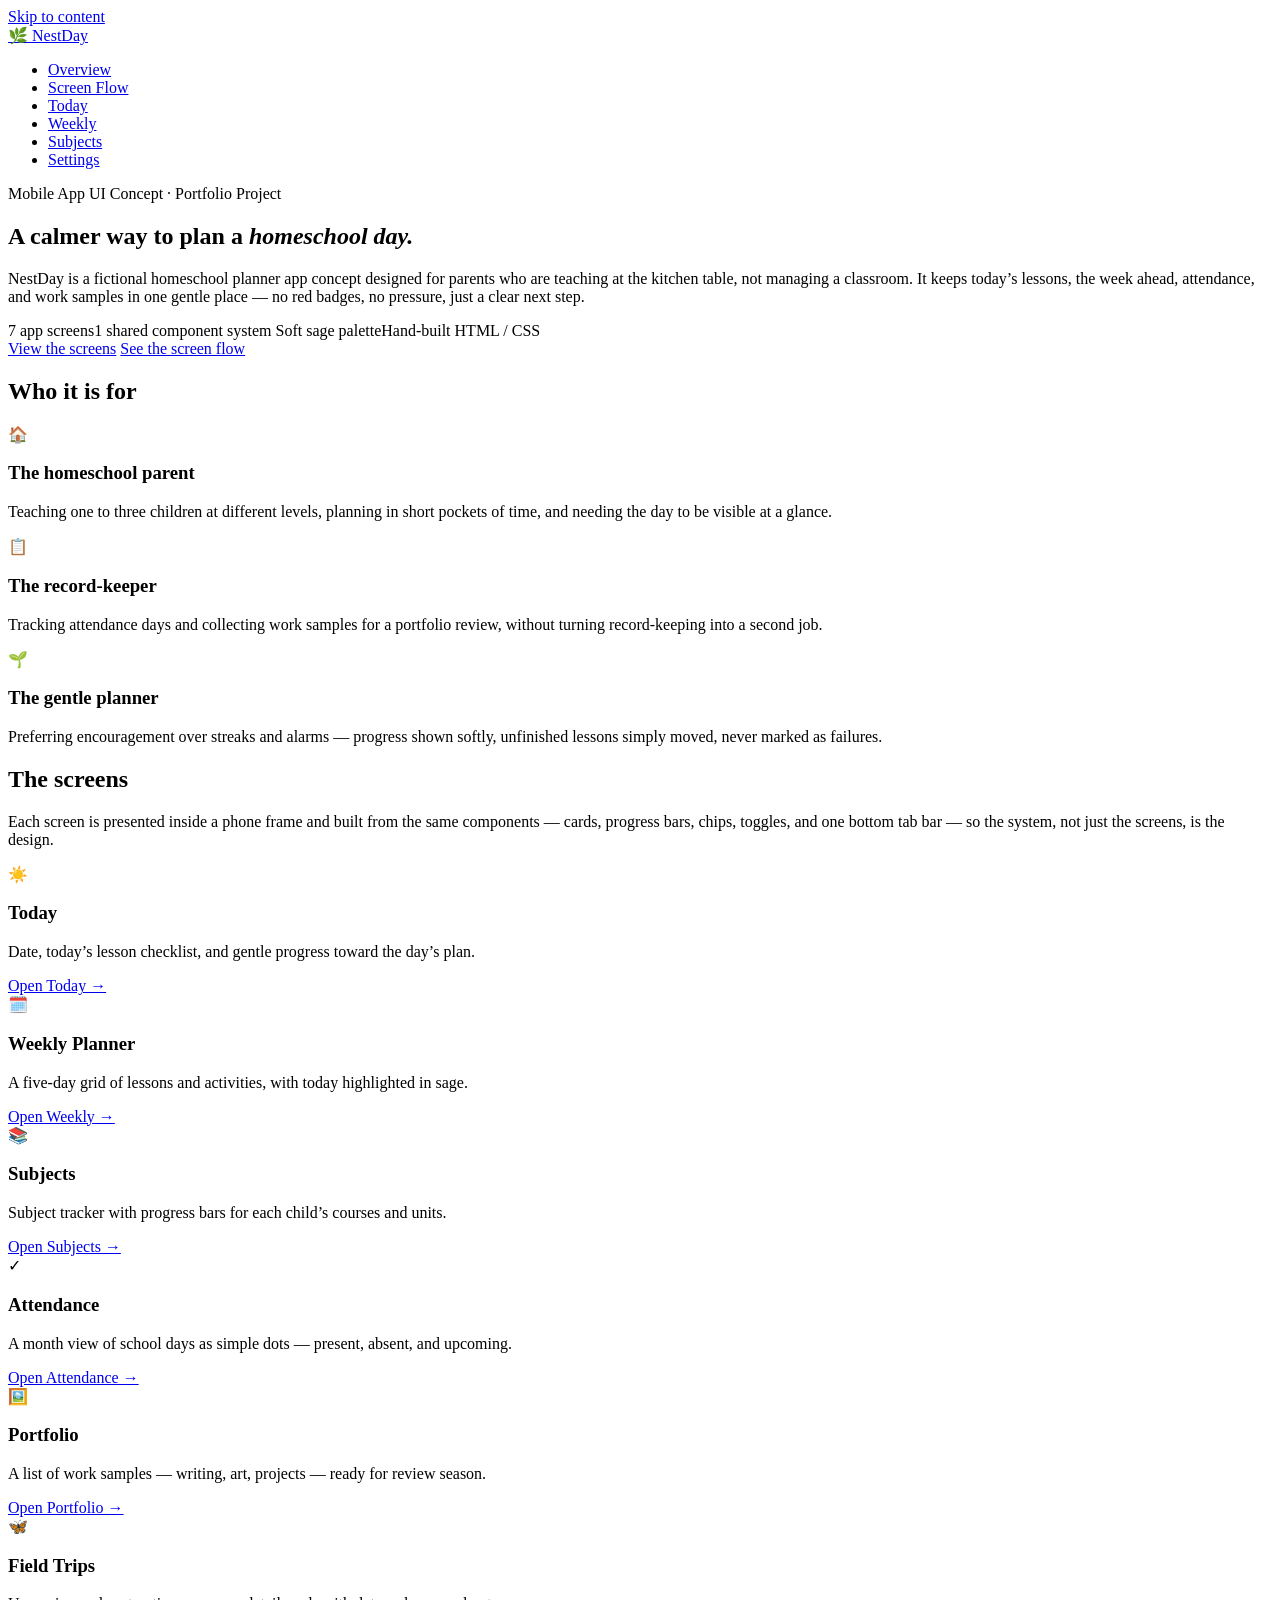
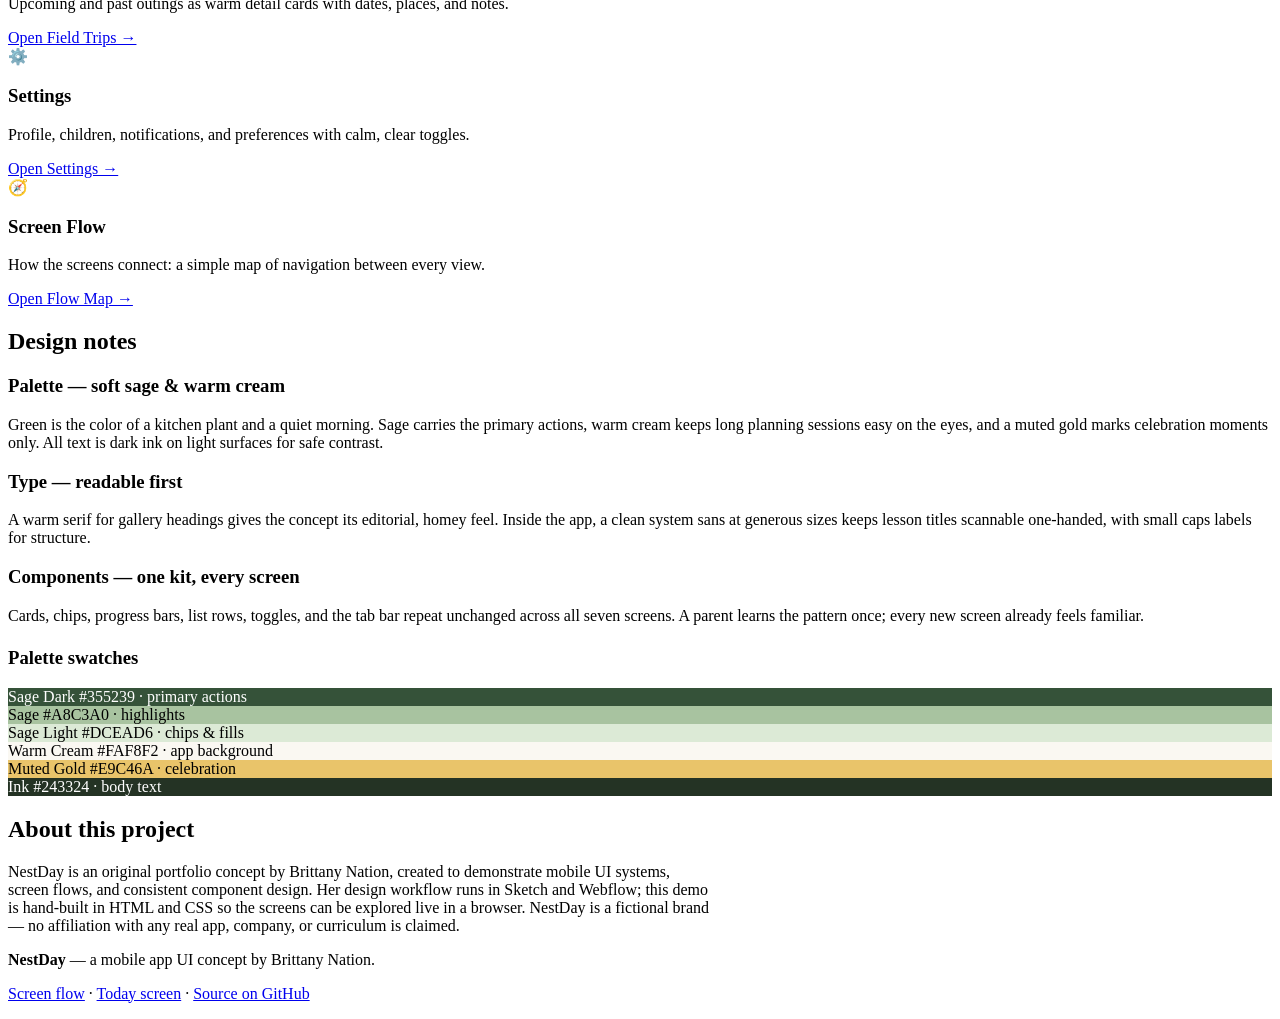
==== index.html @ fb8ae822 "Add index.html — NestDay mobile app UI concept" ====
<!DOCTYPE html>
<html lang="en">
<head>
<meta charset="UTF-8">
<meta name="viewport" content="width=device-width, initial-scale=1.0">
<title>NestDay — Homeschool Planner App UI Concept | Brittany Nation</title>
<meta name="description" content="NestDay is an original mobile app UI concept for a calm homeschool planner, designed and hand-built in HTML/CSS by Brittany Nation.">
<link rel="stylesheet" href="styles.css">
</head>
<body>
<a class="skip-link" href="#main">Skip to content</a>
<header class="site-header">
  <div class="site-header-inner">
    <a class="brand" href="index.html"><span class="brand-mark" aria-hidden="true">🌿</span> NestDay</a>
    <nav class="main-nav" aria-label="Main navigation">
      <ul>
        <li><a href="index.html" aria-current="page">Overview</a></li>
        <li><a href="flow.html">Screen Flow</a></li>
        <li><a href="today.html">Today</a></li>
        <li><a href="weekly.html">Weekly</a></li>
        <li><a href="subjects.html">Subjects</a></li>
        <li><a href="settings.html">Settings</a></li>
      </ul>
    </nav>
  </div>
</header>

<main id="main">
  <div class="wrap">
    <section class="hero" aria-labelledby="page-title">
      <p class="eyebrow">Mobile App UI Concept · Portfolio Project</p>
      <h1 id="page-title">A calmer way to plan a <em>homeschool day.</em></h1>
      <p class="lead">NestDay is a fictional homeschool planner app concept designed for parents who are teaching at the kitchen table, not managing a classroom. It keeps today&rsquo;s lessons, the week ahead, attendance, and work samples in one gentle place — no red badges, no pressure, just a clear next step.</p>
      <div class="pill-row" aria-label="Project highlights">
        <span class="pill">7 app screens</span><span class="pill">1 shared component system</span>
        <span class="pill">Soft sage palette</span><span class="pill">Hand-built HTML / CSS</span>
      </div>
      <div class="btn-row">
        <a class="btn" href="today.html">View the screens</a>
        <a class="btn secondary" href="flow.html">See the screen flow</a>
      </div>
    </section>

    <section aria-labelledby="who-title">
      <h2 id="who-title">Who it is for</h2>
      <div class="grid">
        <article class="card"><div class="icon" aria-hidden="true">🏠</div><h3>The homeschool parent</h3><p>Teaching one to three children at different levels, planning in short pockets of time, and needing the day to be visible at a glance.</p></article>
        <article class="card"><div class="icon" aria-hidden="true">📋</div><h3>The record-keeper</h3><p>Tracking attendance days and collecting work samples for a portfolio review, without turning record-keeping into a second job.</p></article>
        <article class="card"><div class="icon" aria-hidden="true">🌱</div><h3>The gentle planner</h3><p>Preferring encouragement over streaks and alarms — progress shown softly, unfinished lessons simply moved, never marked as failures.</p></article>
      </div>
    </section>

    <section aria-labelledby="screens-title">
      <h2 id="screens-title">The screens</h2>
      <p class="muted">Each screen is presented inside a phone frame and built from the same components — cards, progress bars, chips, toggles, and one bottom tab bar — so the system, not just the screens, is the design.</p>
      <div class="grid">
        <article class="card"><div class="icon" aria-hidden="true">☀️</div><h3>Today</h3><p>Date, today&rsquo;s lesson checklist, and gentle progress toward the day&rsquo;s plan.</p><a class="go" href="today.html">Open Today →</a></article>
        <article class="card"><div class="icon" aria-hidden="true">🗓️</div><h3>Weekly Planner</h3><p>A five-day grid of lessons and activities, with today highlighted in sage.</p><a class="go" href="weekly.html">Open Weekly →</a></article>
        <article class="card"><div class="icon" aria-hidden="true">📚</div><h3>Subjects</h3><p>Subject tracker with progress bars for each child&rsquo;s courses and units.</p><a class="go" href="subjects.html">Open Subjects →</a></article>
        <article class="card"><div class="icon" aria-hidden="true">✓</div><h3>Attendance</h3><p>A month view of school days as simple dots — present, absent, and upcoming.</p><a class="go" href="attendance.html">Open Attendance →</a></article>
        <article class="card"><div class="icon" aria-hidden="true">🖼️</div><h3>Portfolio</h3><p>A list of work samples — writing, art, projects — ready for review season.</p><a class="go" href="portfolio.html">Open Portfolio →</a></article>
        <article class="card"><div class="icon" aria-hidden="true">🦋</div><h3>Field Trips</h3><p>Upcoming and past outings as warm detail cards with dates, places, and notes.</p><a class="go" href="trips.html">Open Field Trips →</a></article>
        <article class="card"><div class="icon" aria-hidden="true">⚙️</div><h3>Settings</h3><p>Profile, children, notifications, and preferences with calm, clear toggles.</p><a class="go" href="settings.html">Open Settings →</a></article>
        <article class="card"><div class="icon" aria-hidden="true">🧭</div><h3>Screen Flow</h3><p>How the screens connect: a simple map of navigation between every view.</p><a class="go" href="flow.html">Open Flow Map →</a></article>
      </div>
    </section>

    <section aria-labelledby="design-title">
      <h2 id="design-title">Design notes</h2>
      <div class="note-grid">
        <article class="card"><h3>Palette — soft sage &amp; warm cream</h3><p>Green is the color of a kitchen plant and a quiet morning. Sage carries the primary actions, warm cream keeps long planning sessions easy on the eyes, and a muted gold marks celebration moments only. All text is dark ink on light surfaces for safe contrast.</p></article>
        <article class="card"><h3>Type — readable first</h3><p>A warm serif for gallery headings gives the concept its editorial, homey feel. Inside the app, a clean system sans at generous sizes keeps lesson titles scannable one-handed, with small caps labels for structure.</p></article>
        <article class="card"><h3>Components — one kit, every screen</h3><p>Cards, chips, progress bars, list rows, toggles, and the tab bar repeat unchanged across all seven screens. A parent learns the pattern once; every new screen already feels familiar.</p></article>
      </div>
      <h3 style="margin-top:1.4rem">Palette swatches</h3>
      <div class="swatch-row" role="list" aria-label="Color palette">
        <div class="swatch" role="listitem" style="background:#355239;color:#fff">Sage Dark <span>#355239 · primary actions</span></div>
        <div class="swatch" role="listitem" style="background:#a8c3a0">Sage <span>#A8C3A0 · highlights</span></div>
        <div class="swatch" role="listitem" style="background:#dcead6">Sage Light <span>#DCEAD6 · chips &amp; fills</span></div>
        <div class="swatch" role="listitem" style="background:#faf8f2">Warm Cream <span>#FAF8F2 · app background</span></div>
        <div class="swatch" role="listitem" style="background:#e9c46a">Muted Gold <span>#E9C46A · celebration</span></div>
        <div class="swatch" role="listitem" style="background:#243324;color:#fff">Ink <span>#243324 · body text</span></div>
      </div>
    </section>

    <section aria-labelledby="about-title">
      <h2 id="about-title">About this project</h2>
      <p class="muted" style="max-width:44rem">NestDay is an original portfolio concept by Brittany Nation, created to demonstrate mobile UI systems, screen flows, and consistent component design. Her design workflow runs in Sketch and Webflow; this demo is hand-built in HTML and CSS so the screens can be explored live in a browser. NestDay is a fictional brand — no affiliation with any real app, company, or curriculum is claimed.</p>
    </section>
  </div>
</main>

<footer class="site-footer">
  <div class="wrap">
    <p><strong>NestDay</strong> — a mobile app UI concept by Brittany Nation.</p>
    <p><a href="flow.html">Screen flow</a> · <a href="today.html">Today screen</a> · <a href="https://github.com/BrittanyNation/mobile-app-ui-concept">Source on GitHub</a></p>
  </div>
</footer>
</body>
</html>
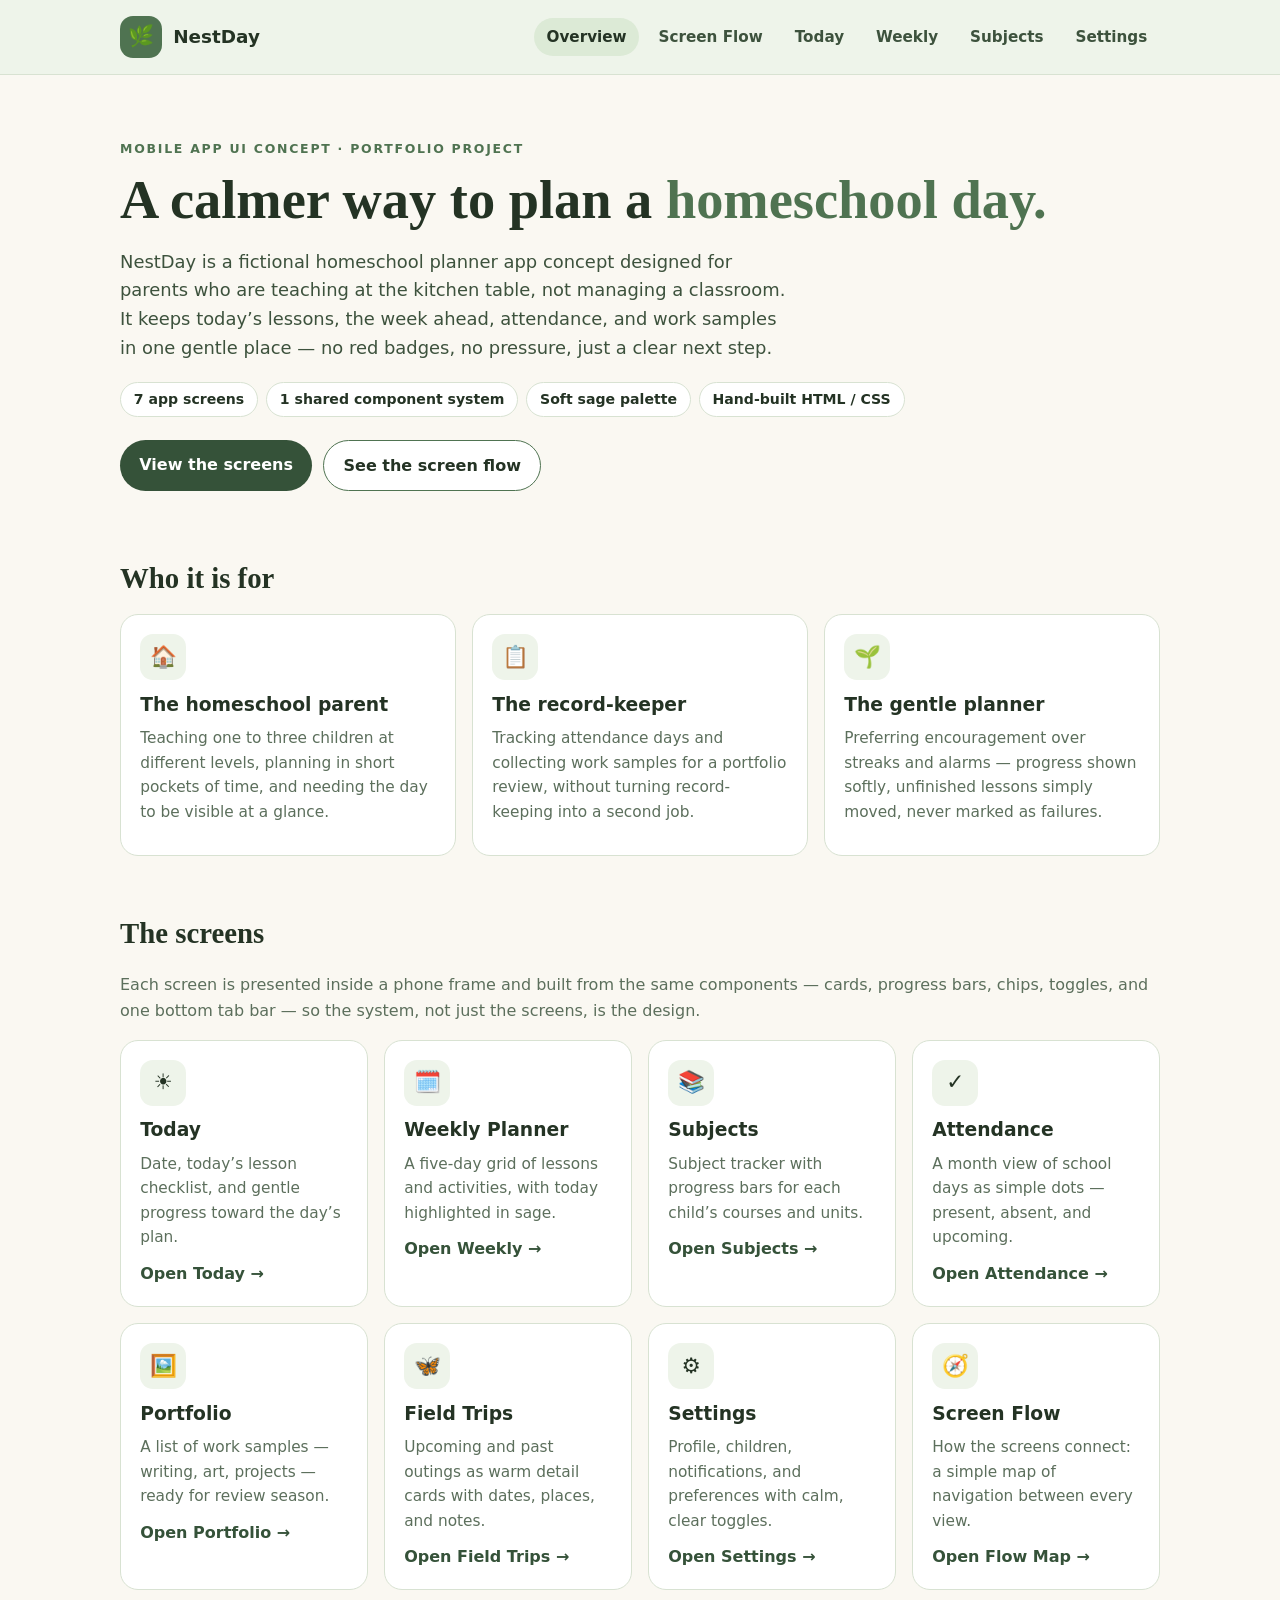
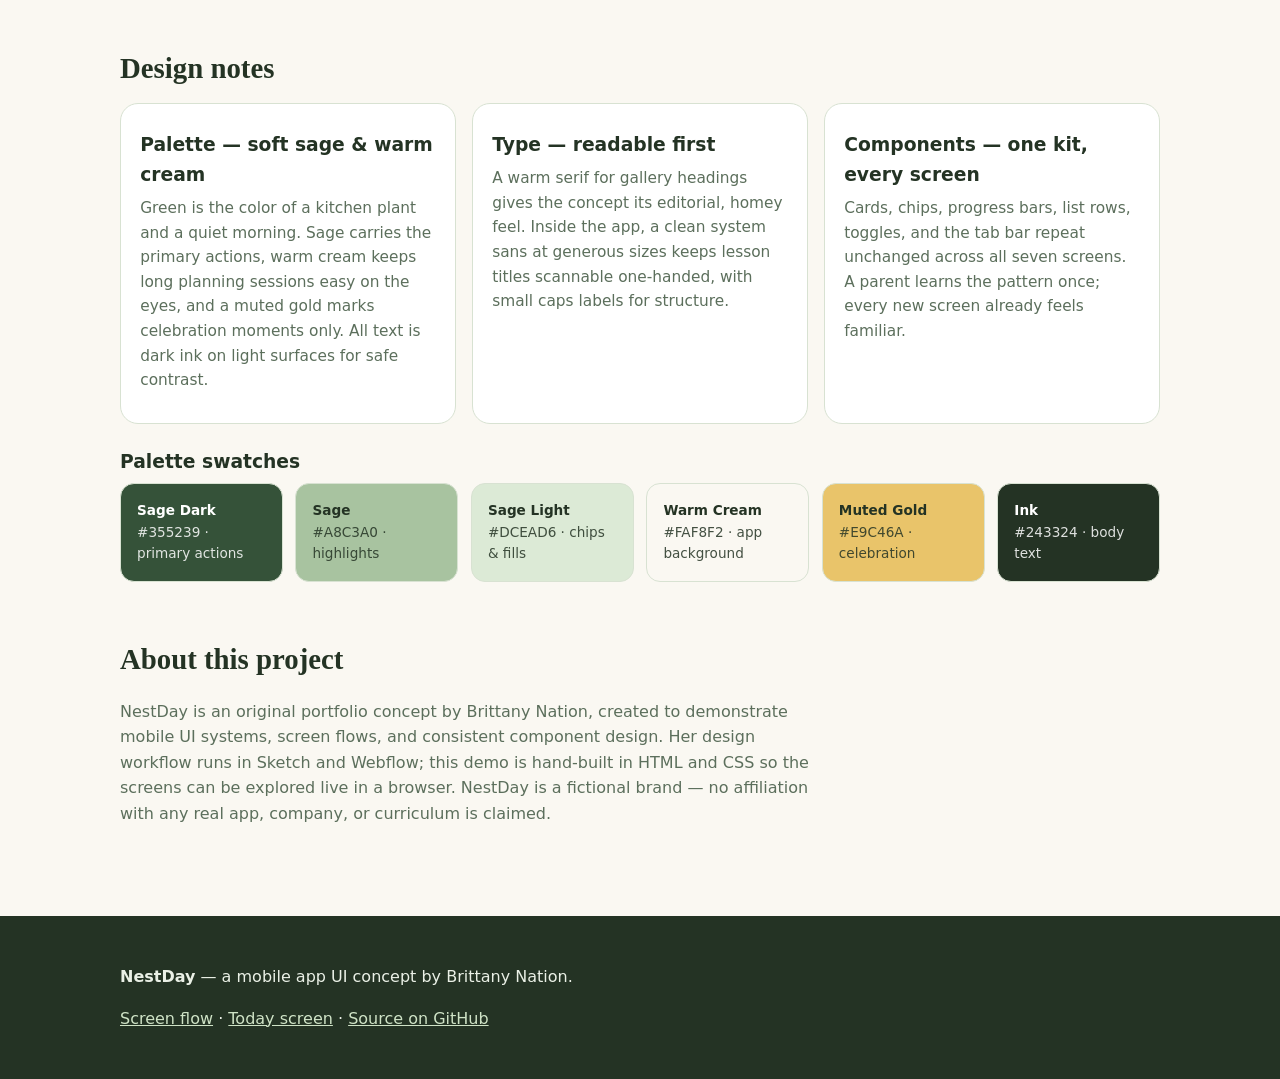
==== commit f5e9d926: "Add Open Graph and Twitter Card meta tags for link previews" ====
--- a/index.html
+++ b/index.html
@@ -6,6 +6,13 @@
 <title>NestDay — Homeschool Planner App UI Concept | Brittany Nation</title>
 <meta name="description" content="NestDay is an original mobile app UI concept for a calm homeschool planner, designed and hand-built in HTML/CSS by Brittany Nation.">
 <link rel="stylesheet" href="styles.css">
+
+<meta property="og:type" content="website">
+<meta property="og:title" content="NestDay — Homeschool Planner App UI Concept | Brittany Nation">
+<meta property="og:description" content="NestDay is an original mobile app UI concept for a calm homeschool planner, covering today's lessons, the week ahead, subject progress, attendance, and field trips in a soft sage palette.">
+<meta property="og:url" content="https://brittanynation.github.io/mobile-app-ui-concept/">
+<meta property="og:image" content="https://brittanynation.github.io/mobile-app-ui-concept/og-image.png">
+<meta name="twitter:card" content="summary_large_image">
 </head>
 <body>
 <a class="skip-link" href="#main">Skip to content</a>
--- a/styles.css
+++ b/styles.css
@@ -0,0 +1,172 @@
+/* NestDay — Mobile App UI Concept
+   Shared stylesheet: gallery pages + phone-frame app screens
+   Palette: soft sage / warm cream, dark text for contrast */
+
+:root{
+  --ink:#243324;
+  --ink-soft:#3d523d;
+  --muted:#5c6f5c;
+  --sage:#a8c3a0;
+  --sage-light:#dcead6;
+  --sage-pale:#eef4ea;
+  --sage-deep:#4f7351;
+  --sage-dark:#355239;
+  --cream:#faf8f2;
+  --paper:#ffffff;
+  --warm:#e9c46a;
+  --warm-soft:#f7ead0;
+  --rose:#e8b4a0;
+  --line:#d8e2d2;
+  --radius:18px;
+  --shadow:0 18px 45px rgba(36,51,36,.16);
+  --font:"Segoe UI",system-ui,-apple-system,BlinkMacSystemFont,"Helvetica Neue",Arial,sans-serif;
+  --font-display:Georgia,"Times New Roman",serif;
+}
+*{box-sizing:border-box}
+html{scroll-behavior:smooth}
+body{margin:0;font-family:var(--font);color:var(--ink);background:var(--cream);line-height:1.6}
+a{color:var(--sage-dark)}
+a:focus-visible,button:focus-visible{outline:3px solid var(--sage-deep);outline-offset:3px}
+.skip-link{position:absolute;left:-999px;top:0;background:var(--ink);color:#fff;padding:.6rem 1rem;z-index:50}
+.skip-link:focus{left:1rem;top:1rem}
+
+/* ---------- Gallery / site chrome ---------- */
+.site-header{background:var(--sage-pale);border-bottom:1px solid var(--line)}
+.site-header-inner,.wrap{max-width:1080px;margin:0 auto;padding:0 1.25rem}
+.site-header-inner{display:flex;flex-wrap:wrap;align-items:center;justify-content:space-between;gap:1rem;padding-top:1rem;padding-bottom:1rem}
+.brand{display:flex;align-items:center;gap:.7rem;text-decoration:none;color:var(--ink);font-weight:700;font-size:1.15rem}
+.brand-mark{width:42px;height:42px;border-radius:13px;background:var(--sage-deep);color:#fff;display:grid;place-items:center;font-size:1.3rem}
+.main-nav ul{list-style:none;display:flex;flex-wrap:wrap;gap:.4rem;margin:0;padding:0}
+.main-nav a{display:block;padding:.45rem .8rem;border-radius:999px;text-decoration:none;color:var(--ink-soft);font-weight:600;font-size:.95rem}
+.main-nav a:hover,.main-nav a[aria-current="page"]{background:var(--sage-light);color:var(--ink)}
+.hero{padding:3.2rem 0 2.2rem}
+.hero h1{font-family:var(--font-display);font-size:clamp(2.2rem,5vw,3.4rem);line-height:1.08;margin:.4rem 0 1rem;color:var(--ink)}
+.hero h1 em{color:var(--sage-deep);font-style:normal}
+.lead{font-size:1.12rem;color:var(--ink-soft);max-width:42rem}
+.eyebrow{text-transform:uppercase;letter-spacing:.14em;font-size:.78rem;font-weight:700;color:var(--sage-deep)}
+.pill-row{display:flex;flex-wrap:wrap;gap:.5rem;margin:1.2rem 0}
+.pill{background:#fff;border:1px solid var(--line);border-radius:999px;padding:.35rem .8rem;font-size:.88rem;font-weight:600}
+.btn{display:inline-block;background:var(--sage-dark);color:#fff!important;text-decoration:none;padding:.75rem 1.2rem;border-radius:999px;font-weight:700}
+.btn.secondary{background:#fff;color:var(--ink)!important;border:1px solid var(--sage-deep)}
+.btn-row{display:flex;flex-wrap:wrap;gap:.7rem;margin-top:1.4rem}
+section{padding:1.6rem 0}
+h2{font-family:var(--font-display);font-size:1.8rem;margin:.2rem 0 .8rem}
+h3{margin:.4rem 0 .4rem}
+.muted{color:var(--muted)}
+.grid{display:grid;grid-template-columns:repeat(auto-fit,minmax(240px,1fr));gap:1rem}
+.card{background:var(--paper);border:1px solid var(--line);border-radius:var(--radius);padding:1.2rem}
+.card a{text-decoration:none}
+.card:hover{border-color:var(--sage);box-shadow:0 10px 28px rgba(36,51,36,.09)}
+.card .icon{width:46px;height:46px;border-radius:13px;background:var(--sage-pale);display:grid;place-items:center;font-size:1.35rem;margin-bottom:.6rem}
+.card p{color:var(--muted);margin:.3rem 0 .7rem;font-size:.96rem}
+.card .go{font-weight:700;color:var(--sage-dark)}
+.swatch-row{display:grid;grid-template-columns:repeat(auto-fit,minmax(140px,1fr));gap:.8rem}
+.swatch{border-radius:14px;padding:1rem;border:1px solid var(--line);min-height:96px;display:flex;flex-direction:column;justify-content:flex-end;font-size:.85rem;font-weight:700}
+.swatch span{font-weight:400;opacity:.85}
+.note-grid{display:grid;grid-template-columns:repeat(auto-fit,minmax(260px,1fr));gap:1rem}
+.site-footer{margin-top:3rem;background:var(--ink);color:#eaf0e6;padding:2rem 0}
+.site-footer a{color:#cfe3c6}
+.screen-hero{text-align:center;padding:2.4rem 0 .5rem}
+.screen-hero h1{font-family:var(--font-display);font-size:2rem;margin:.3rem 0}
+.screen-nav{display:flex;flex-wrap:wrap;gap:.5rem;justify-content:center;margin:1rem 0 2rem}
+.screen-nav a{padding:.4rem .75rem;border-radius:999px;background:#fff;border:1px solid var(--line);text-decoration:none;font-size:.9rem;font-weight:600}
+.screen-nav a[aria-current="page"]{background:var(--sage-dark);color:#fff;border-color:var(--sage-dark)}
+
+/* ---------- Flow diagram ---------- */
+.flow-board{background:#fff;border:1px solid var(--line);border-radius:20px;padding:1.6rem;overflow-x:auto}
+.flow-row{display:flex;align-items:center;justify-content:center;gap:.6rem;flex-wrap:nowrap;min-width:640px;margin:.4rem 0}
+.flow-box{background:var(--sage-pale);border:2px solid var(--sage-deep);border-radius:14px;padding:.7rem .9rem;text-align:center;min-width:130px}
+.flow-box strong{display:block;font-size:.95rem}
+.flow-box small{color:var(--muted)}
+.flow-box.center{background:var(--sage-dark);color:#fff;border-color:var(--sage-dark)}
+.flow-box.center small{color:#dcead6}
+.flow-arrow{font-size:1.4rem;color:var(--sage-deep);flex:none}
+.flow-down{text-align:center;font-size:1.4rem;color:var(--sage-deep);min-width:640px}
+.flow-caption{text-align:center;color:var(--muted);font-size:.92rem;margin-top:1rem}
+
+/* ---------- Phone frame ---------- */
+.phone-stage{display:flex;justify-content:center;padding:1rem 0 3rem}
+.phone{width:min(375px,94vw);background:#1d2a1d;border-radius:46px;padding:11px;box-shadow:var(--shadow);flex:none}
+.phone-screen{background:var(--cream);border-radius:36px;overflow:hidden;display:flex;flex-direction:column;min-height:720px;position:relative}
+.status-bar{display:flex;justify-content:space-between;align-items:center;padding:.65rem 1.2rem .3rem;font-size:.78rem;font-weight:700;color:var(--ink)}
+.status-icons{letter-spacing:.15em;font-size:.7rem}
+.notch{width:92px;height:20px;background:#1d2a1d;border-radius:999px;margin:0 auto;position:absolute;top:7px;left:50%;transform:translateX(-50%)}
+.app-body{flex:1;padding:.7rem 1.05rem 1rem;overflow:hidden}
+.app-head{display:flex;justify-content:space-between;align-items:flex-start;gap:.8rem;margin-bottom:.9rem}
+.app-head h2{font-family:var(--font);font-size:1.35rem;margin:.1rem 0;line-height:1.2}
+.app-head p{margin:0;color:var(--muted);font-size:.86rem}
+.avatar{width:44px;height:44px;border-radius:50%;background:var(--sage);display:grid;place-items:center;font-weight:800;color:var(--ink);flex:none;border:2px solid #fff;box-shadow:0 3px 10px rgba(0,0,0,.12)}
+.icon-btn{width:40px;height:40px;border-radius:50%;background:#fff;border:1px solid var(--line);display:grid;place-items:center;font-size:1rem;flex:none}
+.greeting-card{background:linear-gradient(135deg,var(--sage-deep),var(--sage-dark));color:#fff;border-radius:20px;padding:1rem 1.1rem;margin-bottom:1rem}
+.greeting-card h3{color:#fff;margin:0 0 .25rem;font-size:1.05rem}
+.greeting-card p{margin:0;color:#e6efe1;font-size:.88rem}
+.progress-ring-row{display:flex;align-items:center;gap:.9rem;margin-top:.8rem}
+.ring{width:58px;height:58px;border-radius:50%;background:conic-gradient(var(--warm) 0 68%,rgba(255,255,255,.28) 68% 100%);display:grid;place-items:center;flex:none}
+.ring::after{content:"68%";width:44px;height:44px;border-radius:50%;background:var(--sage-dark);display:grid;place-items:center;font-size:.72rem;font-weight:800;text-align:center;line-height:58px}
+.ring span{display:none}
+.app-card{background:#fff;border:1px solid var(--line);border-radius:18px;padding:.95rem 1rem;margin-bottom:.8rem}
+.app-card h3{font-size:.98rem;margin:0 0 .55rem}
+.app-card h3 .right{float:right;font-size:.8rem;color:var(--sage-deep);font-weight:700}
+.lesson{display:flex;gap:.7rem;align-items:flex-start;padding:.55rem 0;border-top:1px solid #eef1ea}
+.lesson:first-of-type{border-top:0}
+.check{width:24px;height:24px;border-radius:8px;border:2px solid var(--sage-deep);flex:none;display:grid;place-items:center;color:#fff;font-size:.8rem;margin-top:.1rem}
+.check.done{background:var(--sage-deep)}
+.lesson strong{display:block;font-size:.92rem}
+.lesson small{color:var(--muted)}
+.subject-dot{width:10px;height:10px;border-radius:50%;margin-left:auto;flex:none;margin-top:.4rem}
+.bar{height:9px;background:var(--sage-pale);border-radius:999px;overflow:hidden;margin:.35rem 0 .2rem}
+.bar i{display:block;height:100%;border-radius:999px;background:var(--sage-deep)}
+.bar.warm i{background:#c98f1f}
+.bar.rose i{background:#c47a5e}
+.mini-stats{display:grid;grid-template-columns:1fr 1fr 1fr;gap:.6rem;margin-bottom:.8rem}
+.mini-stat{background:#fff;border:1px solid var(--line);border-radius:16px;padding:.7rem .5rem;text-align:center}
+.mini-stat strong{display:block;font-size:1.1rem}
+.mini-stat span{font-size:.72rem;color:var(--muted);text-transform:uppercase;letter-spacing:.05em;font-weight:700}
+.week-grid{display:grid;grid-template-columns:repeat(5,1fr);gap:.4rem}
+.day-col{background:#fff;border:1px solid var(--line);border-radius:14px;padding:.5rem .35rem;min-height:150px}
+.day-col.today{border-color:var(--sage-deep);background:var(--sage-pale)}
+.day-col h4{margin:0 0 .4rem;font-size:.72rem;text-align:center;text-transform:uppercase;letter-spacing:.04em}
+.chip{border-radius:9px;padding:.32rem .35rem;font-size:.66rem;font-weight:700;line-height:1.25;margin-bottom:.35rem}
+.chip.green{background:var(--sage-light);color:var(--ink)}
+.chip.warm{background:var(--warm-soft);color:#5c4300}
+.chip.rose{background:#f6ddd2;color:#5f3120}
+.chip.grey{background:#edf0eb;color:var(--ink-soft)}
+.dots-grid{display:grid;grid-template-columns:repeat(7,1fr);gap:.45rem;text-align:center}
+.dots-grid .dow{font-size:.68rem;font-weight:800;color:var(--muted);text-transform:uppercase}
+.dot-day{aspect-ratio:1;border-radius:50%;display:grid;place-items:center;font-size:.72rem;font-weight:700;background:#fff;border:1px solid var(--line)}
+.dot-day.present{background:var(--sage);border-color:var(--sage-deep)}
+.dot-day.absent{background:#f6ddd2;border-color:var(--rose)}
+.dot-day.future{opacity:.45}
+.legend{display:flex;gap:1rem;flex-wrap:wrap;font-size:.8rem;color:var(--muted);margin-top:.7rem}
+.legend i{width:12px;height:12px;border-radius:50%;display:inline-block;vertical-align:-1px;margin-right:.3rem}
+.list-row{display:flex;gap:.75rem;align-items:center;padding:.6rem 0;border-top:1px solid #eef1ea}
+.list-row:first-of-type{border-top:0}
+.thumb{width:48px;height:48px;border-radius:13px;flex:none;display:grid;place-items:center;font-size:1.2rem}
+.list-row strong{display:block;font-size:.9rem}
+.list-row small{color:var(--muted)}
+.list-row .tag{margin-left:auto;flex:none}
+.tag{font-size:.68rem;font-weight:800;padding:.22rem .5rem;border-radius:999px;background:var(--sage-pale);color:var(--sage-dark);text-transform:uppercase;letter-spacing:.04em}
+.tag.warm{background:var(--warm-soft);color:#5c4300}
+.toggle-row{display:flex;align-items:center;justify-content:space-between;gap:1rem;padding:.65rem 0;border-top:1px solid #eef1ea}
+.toggle-row:first-of-type{border-top:0}
+.toggle-row strong{display:block;font-size:.9rem}
+.toggle-row small{color:var(--muted)}
+.toggle{width:46px;height:27px;border-radius:999px;background:#cfd8ca;flex:none;position:relative}
+.toggle::after{content:"";width:21px;height:21px;border-radius:50%;background:#fff;position:absolute;top:3px;left:3px;box-shadow:0 2px 6px rgba(0,0,0,.2)}
+.toggle.on{background:var(--sage-deep)}
+.toggle.on::after{left:22px}
+.kid-row{display:flex;align-items:center;gap:.7rem;padding:.55rem 0;border-top:1px solid #eef1ea}
+.kid-row:first-of-type{border-top:0}
+.kid-avatar{width:40px;height:40px;border-radius:50%;display:grid;place-items:center;font-weight:800;flex:none}
+.tab-bar{display:flex;justify-content:space-around;background:#fff;border-top:1px solid var(--line);padding:.55rem .3rem .85rem}
+.tab{display:flex;flex-direction:column;align-items:center;gap:.1rem;font-size:.64rem;font-weight:700;color:var(--muted);text-decoration:none;min-width:52px}
+.tab .ticon{font-size:1.15rem;line-height:1}
+.tab.active{color:var(--sage-dark)}
+.tab.active .ticon{background:var(--sage-pale);border-radius:999px;padding:.18rem .65rem}
+.fab{width:52px;height:52px;border-radius:50%;background:var(--warm);color:var(--ink);display:grid;place-items:center;font-size:1.5rem;font-weight:800;box-shadow:0 8px 20px rgba(0,0,0,.18);margin:-1.4rem auto 0;border:3px solid #fff}
+@media (max-width:640px){
+  .hero{padding-top:2rem}
+  .flow-row,.flow-down{min-width:560px}
+  .phone-screen{min-height:660px}
+}
+@media (prefers-reduced-motion:reduce){html{scroll-behavior:auto}}
